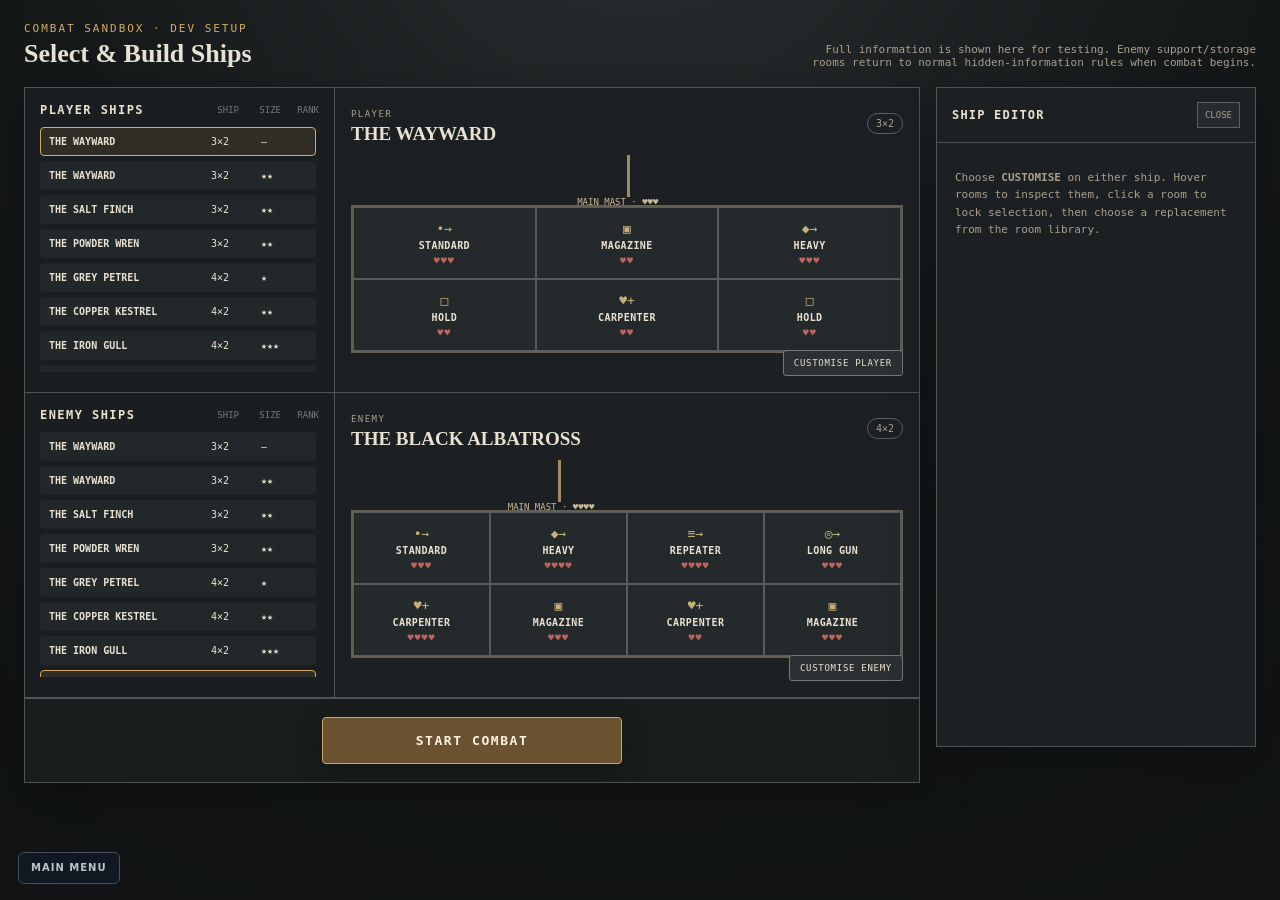
==== combat/index.html @ 2e6dea56 "Add Ship Battler screen entry" ====
<!doctype html>
<html lang="en">
<head>
  <meta charset="utf-8" />
  <meta name="viewport" content="width=device-width, initial-scale=1" />
  <title>High Seas — Ship Battler</title>
  <link rel="stylesheet" href="../ship-select.css?v=20260910ba" />
  <style>.back-menu{position:fixed;left:18px;bottom:16px;z-index:50;color:#b8c5ce;text-decoration:none;font:800 10px/1 system-ui;letter-spacing:.1em;border:1px solid #40515d;background:#101922;padding:10px 12px;border-radius:6px}.back-menu:hover{color:white;border-color:#788b98}</style>
</head>
<body>
  <main class="dev-shell">
    <header class="dev-topbar">
      <div><div class="eyebrow">Combat Sandbox · Dev Setup</div><h1>Select & Build Ships</h1></div>
      <div class="dev-note">Full information is shown here for testing. Enemy support/storage rooms return to normal hidden-information rules when combat begins.</div>
    </header>

    <div class="builder-grid">
      <section class="match-panel">
        <div class="match-row">
          <aside class="ship-list-panel">
            <div class="list-title"><strong>PLAYER SHIPS</strong><span class="list-columns"><span>SHIP</span><span>SIZE</span><span>RANK</span></span></div>
            <div class="ship-list" id="playerShipList"></div>
          </aside>
          <div class="preview-panel" id="playerShipPreview"></div>
          <button class="customise" id="playerCustomise" type="button">CUSTOMISE PLAYER</button>
        </div>

        <div class="match-row">
          <aside class="ship-list-panel">
            <div class="list-title"><strong>ENEMY SHIPS</strong><span class="list-columns"><span>SHIP</span><span>SIZE</span><span>RANK</span></span></div>
            <div class="ship-list" id="enemyShipList"></div>
          </aside>
          <div class="preview-panel" id="enemyShipPreview"></div>
          <button class="customise" id="enemyCustomise" type="button">CUSTOMISE ENEMY</button>
        </div>

        <div class="start-wrap"><button class="start-combat" id="startCombat" type="button">START COMBAT</button></div>
      </section>

      <aside class="editor-panel" id="shipEditor">
        <div class="editor-head"><h2>SHIP EDITOR</h2><button class="close-edit" id="stopEditing" type="button">CLOSE</button></div>
        <div class="editor-empty" id="editorEmpty">Choose <b>CUSTOMISE</b> on either ship. Hover rooms to inspect them, click a room to lock selection, then choose a replacement from the room library.</div>
        <div class="editor-body" id="editorBody" hidden>
          <div class="edit-kicker" id="editorSide"></div>
          <div class="field"><label>SHIP NAME</label><input id="shipName" maxlength="32" /></div>
          <div class="field"><label>HULL SIZE</label><div class="size-toggle"><button id="size3" type="button">3×2</button><button id="size4" type="button">4×2</button></div></div>
          <div class="field"><label>MAST HP</label><div class="stepper"><button id="mastHpDown" type="button">−</button><span id="mastHp">3</span><button id="mastHpUp" type="button">+</button></div></div>
          <div class="field"><label>MAST COLUMN</label><select id="mastColumn"></select></div>
          <div class="field"><label>SELECTED ROOM</label><div class="selected-room-label" id="selectedRoomLabel"></div></div>
          <div class="field"><label>ROOM HP</label><div class="stepper"><button id="roomHpDown" type="button">−</button><span id="roomHp">—</span><button id="roomHpUp" type="button">+</button></div></div>
          <div class="library-title">ROOM LIBRARY</div>
          <div class="room-library" id="roomLibrary"></div>
          <div class="editor-actions"><button id="saveShip" type="button">SAVE</button><button id="saveAsShip" type="button">SAVE AS NEW</button><button id="deleteShip" class="wide delete-ship" type="button" hidden>DELETE SAVED SHIP</button></div>
        </div>
      </aside>
    </div>
  </main>
  <a class="back-menu" href="../">MAIN MENU</a>
  <script src="../combat-v11-data.js?v=20260910ba"></script>
  <script src="../ship-select.js?v=20260910ba"></script>
</body>
</html>
---- ship-select.css ----
:root{
  --ink:#e9e2d3;--muted:#a89f90;--paper:#17191a;--panel:#202426;--panel2:#282d2f;--line:#4d5555;
  --gold:#d1ad63;--blue:#77a8bd;--red:#b76b62;--green:#78a47f;--roomW:126px;--roomH:74px;
}
*{box-sizing:border-box}
body{margin:0;background:#111314;color:var(--ink);font-family:ui-monospace,SFMono-Regular,Menlo,Consolas,monospace;min-height:100vh}
button,input,select{font:inherit}
button{color:inherit}
.dev-shell{min-height:100vh;padding:22px 24px 28px;background:radial-gradient(circle at 50% -20%,#2a3032 0,#151819 48%,#101213 100%)}
.dev-topbar{display:flex;justify-content:space-between;align-items:flex-end;gap:20px;margin:0 auto 18px;max-width:1500px}
.eyebrow{font-size:11px;letter-spacing:.18em;color:var(--gold);text-transform:uppercase}.dev-topbar h1{font:700 26px/1.1 Georgia,serif;margin:5px 0 0}.dev-note{font-size:11px;color:var(--muted);max-width:470px;text-align:right}
.builder-grid{max-width:1500px;margin:auto;display:grid;grid-template-columns:minmax(760px,1fr) 320px;gap:16px;align-items:start}
.match-panel,.editor-panel{border:1px solid var(--line);background:rgba(29,33,35,.96);box-shadow:0 18px 44px rgba(0,0,0,.25)}
.match-row{position:relative;display:grid;grid-template-columns:310px minmax(430px,1fr);min-height:305px;border-bottom:1px solid var(--line)}.match-row:last-of-type{border-bottom:0}
.ship-list-panel{padding:15px;border-right:1px solid var(--line);background:#1a1e20}.list-title{display:flex;align-items:center;justify-content:space-between;margin-bottom:10px}.list-title strong{font-size:12px;letter-spacing:.12em}.list-columns{font-size:9px;color:#777;display:grid;grid-template-columns:1fr 42px 38px;width:150px;text-align:right}
.ship-list{display:flex;flex-direction:column;gap:5px;max-height:245px;overflow:auto;padding-right:3px}.ship-row{width:100%;display:grid;grid-template-columns:minmax(0,1fr) 42px 38px auto;gap:8px;align-items:center;background:#222729;border:1px solid transparent;border-radius:4px;padding:8px 8px;cursor:pointer;text-align:left;font-size:10px}.ship-row:hover{border-color:#657072;background:#292f31}.ship-row.selected{border-color:var(--gold);background:#302d26}.ship-row-name{white-space:nowrap;overflow:hidden;text-overflow:ellipsis;font-weight:700}.custom-tag{font-size:8px;color:var(--green);border:1px solid currentColor;padding:2px 4px;border-radius:8px}
.preview-panel{padding:14px 16px 16px;position:relative}.preview-heading{display:flex;align-items:center;justify-content:space-between;margin-bottom:11px}.preview-heading h2{margin:3px 0 0;font:700 19px/1.1 Georgia,serif}.side-kicker{font-size:9px;color:var(--muted);letter-spacing:.16em}.size-chip{border:1px solid #596164;border-radius:12px;padding:4px 8px;font-size:10px;color:var(--muted)}
.ship-cutaway{position:relative;padding-top:50px}.preview-mast{position:absolute;left:calc((100% / var(--cols)) * var(--mast-col));top:0;width:calc(100% / var(--cols));height:58px;pointer-events:none}.mast-stick{height:42px;border-left:3px solid #9d8a66;margin-left:50%}.mast-label{font-size:9px;text-align:center;color:#c9b794;white-space:nowrap;transform:translateX(-5%)}
.preview-grid{display:grid;border:2px solid #665f54;background:#151718;box-shadow:inset 0 0 0 1px #25282a}.preview-room{min-height:72px;background:#24292b;border:1px solid #555c5c;padding:8px 7px;display:flex;flex-direction:column;align-items:center;justify-content:center;gap:4px;cursor:default}.preview-room:not(:disabled){cursor:pointer}.preview-room:not(:disabled):hover{outline:2px solid var(--blue);outline-offset:-3px;background:#2a3438}.preview-room.selected{outline:3px solid var(--gold);outline-offset:-4px;background:#343126}.room-icon{font-size:13px;color:#c7b17b}.preview-room strong{font-size:10px;letter-spacing:.04em}.room-hp{font-size:10px;color:#bd655e;letter-spacing:1px}
.customise{position:absolute;right:16px;bottom:16px;border:1px solid #777;background:#2b3032;padding:7px 10px;border-radius:3px;font-size:9px;letter-spacing:.08em;cursor:pointer}.customise:hover,.customise.active{border-color:var(--gold);color:#f0d99f}.start-wrap{display:flex;justify-content:center;padding:18px;border-top:1px solid var(--line);background:#191d1e}.start-combat{min-width:300px;padding:15px 34px;background:#6b5331;color:#fff5df;border:1px solid #d0a75c;border-radius:4px;font-weight:800;letter-spacing:.12em;font-size:13px;cursor:pointer;box-shadow:0 8px 28px rgba(0,0,0,.3)}.start-combat:hover{background:#80633a}
.editor-panel{position:sticky;top:16px;min-height:660px}.editor-head{padding:14px 15px;border-bottom:1px solid var(--line);display:flex;justify-content:space-between;align-items:center}.editor-head h2{font-size:12px;margin:0;letter-spacing:.1em}.editor-empty{padding:26px 18px;color:var(--muted);font-size:11px;line-height:1.6}.editor-body{padding:14px}.edit-kicker{color:var(--gold);font-size:9px;letter-spacing:.13em;margin-bottom:10px}.field{margin-bottom:13px}.field label{display:block;color:var(--muted);font-size:9px;letter-spacing:.1em;margin-bottom:5px}.field input,.field select{width:100%;background:#151819;border:1px solid #555d5f;color:var(--ink);padding:8px;border-radius:3px}.size-toggle{display:grid;grid-template-columns:1fr 1fr;gap:6px}.size-toggle button,.stepper button,.editor-actions button,.close-edit{background:#262b2d;border:1px solid #596164;padding:7px;cursor:pointer}.size-toggle button.active{border-color:var(--gold);color:#f1d69d}.stepper{display:grid;grid-template-columns:34px 1fr 34px;gap:5px;align-items:center}.stepper span{text-align:center;background:#151819;border:1px solid #4d5555;padding:7px}.selected-room-label{min-height:34px;color:#ddd;font-size:10px;background:#191c1e;border:1px solid #454c4e;padding:8px;line-height:1.5}.library-title{font-size:9px;color:var(--muted);letter-spacing:.11em;margin:13px 0 7px}.room-library details{border-top:1px solid #404749}.room-library summary{padding:9px 2px;cursor:pointer;font-size:10px;font-weight:700;color:#d7c9ab}.library-items{display:flex;flex-direction:column;gap:5px;padding:0 0 8px}.library-items button{display:flex;justify-content:space-between;align-items:center;background:#222729;border:1px solid #4c5557;padding:7px 8px;text-align:left;cursor:pointer}.library-items button:hover:not(:disabled){border-color:var(--green);background:#26302a}.library-items button:disabled{opacity:.38;cursor:not-allowed}.library-items strong{font-size:10px}.library-items span{font-size:9px;color:var(--muted)}.editor-actions{display:grid;grid-template-columns:1fr 1fr;gap:6px;margin-top:12px}.editor-actions .wide{grid-column:1/-1}.editor-actions button:hover,.close-edit:hover{border-color:var(--gold)}.editor-actions .delete-ship{border-color:#7d4742;color:#d9867d;background:#2a2020}.editor-actions .delete-ship:hover{border-color:#d9867d;color:#ffd6d0;background:#352323}.close-edit{font-size:9px;color:var(--muted)}
@media(max-width:1120px){.builder-grid{grid-template-columns:1fr}.editor-panel{position:static;min-height:0}.match-row{grid-template-columns:270px 1fr}}@media(max-width:760px){.dev-shell{padding:12px}.match-row{grid-template-columns:1fr}.ship-list-panel{border-right:0;border-bottom:1px solid var(--line)}.preview-grid{grid-template-columns:repeat(2,1fr)!important}.builder-grid{display:block}.editor-panel{margin-top:12px}}
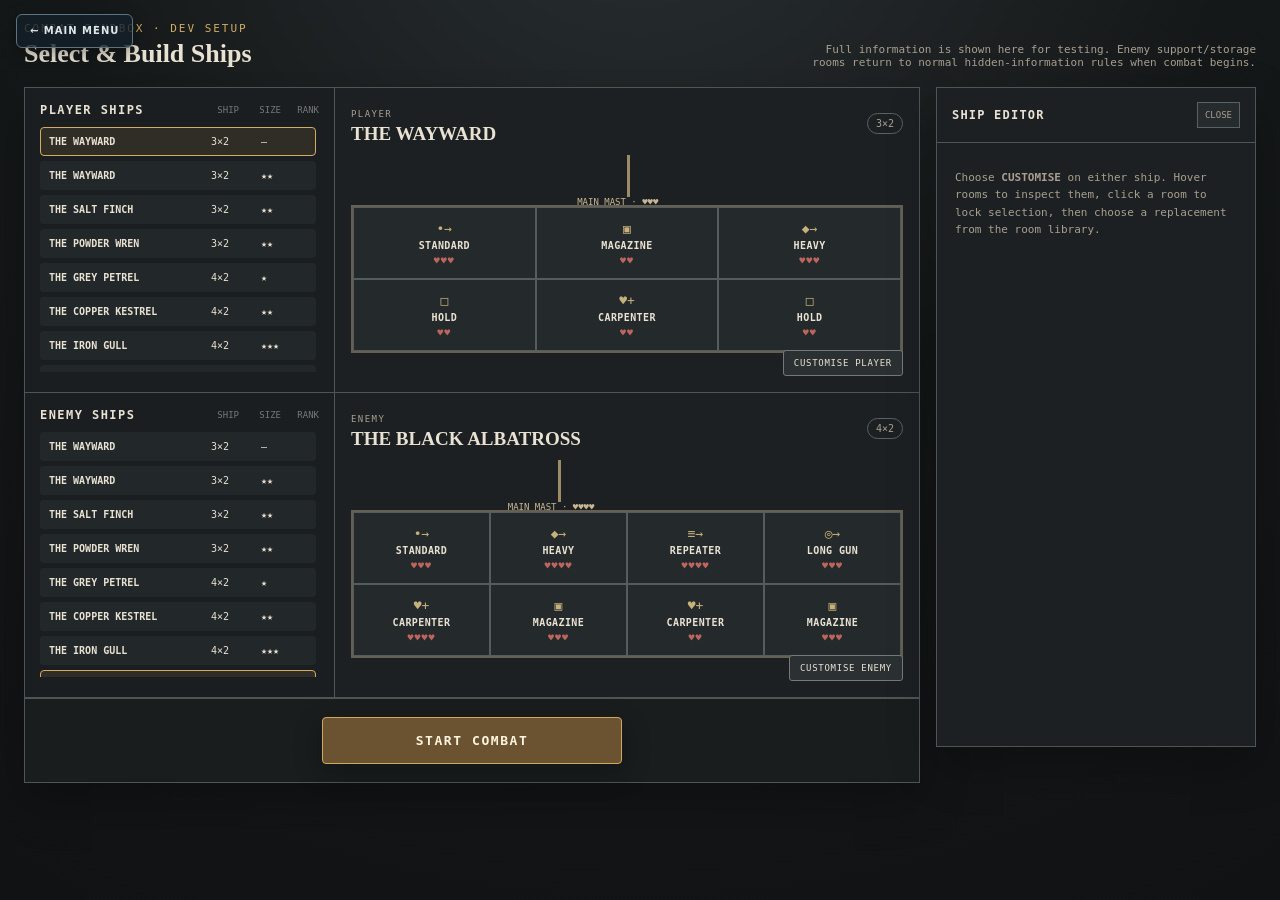
==== commit 478558a2: "Make Ship Battler return to main menu explicit" ====
--- a/combat/index.html
+++ b/combat/index.html
@@ -4,10 +4,11 @@
   <meta charset="utf-8" />
   <meta name="viewport" content="width=device-width, initial-scale=1" />
   <title>High Seas — Ship Battler</title>
-  <link rel="stylesheet" href="../ship-select.css?v=20260910ba" />
-  <style>.back-menu{position:fixed;left:18px;bottom:16px;z-index:50;color:#b8c5ce;text-decoration:none;font:800 10px/1 system-ui;letter-spacing:.1em;border:1px solid #40515d;background:#101922;padding:10px 12px;border-radius:6px}.back-menu:hover{color:white;border-color:#788b98}</style>
+  <link rel="stylesheet" href="../ship-select.css?v=20260910bb" />
+  <style>.back-menu{position:fixed;left:16px;top:14px;z-index:80;color:#dce7ed;text-decoration:none;font:900 10px/1 system-ui;letter-spacing:.1em;border:1px solid #5d7380;background:#13202acc;padding:11px 13px;border-radius:6px;box-shadow:0 4px 16px #0006}.back-menu:hover{color:white;border-color:#9eb8c6;background:#1a2a35}</style>
 </head>
 <body>
+  <a class="back-menu" href="../">← MAIN MENU</a>
   <main class="dev-shell">
     <header class="dev-topbar">
       <div><div class="eyebrow">Combat Sandbox · Dev Setup</div><h1>Select & Build Ships</h1></div>
@@ -55,8 +56,7 @@
       </aside>
     </div>
   </main>
-  <a class="back-menu" href="../">MAIN MENU</a>
-  <script src="../combat-v11-data.js?v=20260910ba"></script>
-  <script src="../ship-select.js?v=20260910ba"></script>
+  <script src="../combat-v11-data.js?v=20260910bb"></script>
+  <script src="../ship-select.js?v=20260910bb"></script>
 </body>
 </html>
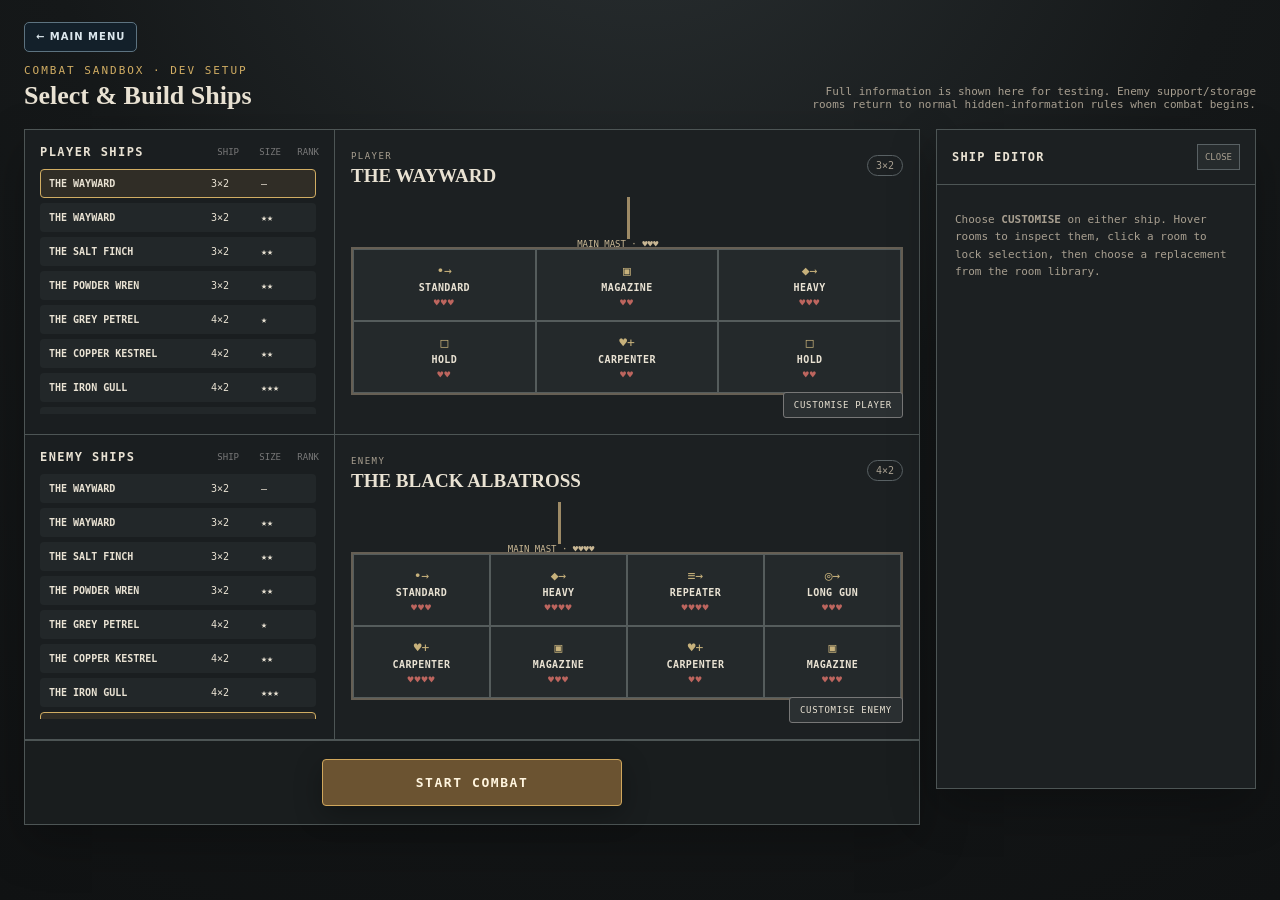
==== commit 68124ae6: "Place Ship Battler menu return inside header" ====
--- a/combat/index.html
+++ b/combat/index.html
@@ -5,13 +5,12 @@
   <meta name="viewport" content="width=device-width, initial-scale=1" />
   <title>High Seas — Ship Battler</title>
   <link rel="stylesheet" href="../ship-select.css?v=20260910bb" />
-  <style>.back-menu{position:fixed;left:16px;top:14px;z-index:80;color:#dce7ed;text-decoration:none;font:900 10px/1 system-ui;letter-spacing:.1em;border:1px solid #5d7380;background:#13202acc;padding:11px 13px;border-radius:6px;box-shadow:0 4px 16px #0006}.back-menu:hover{color:white;border-color:#9eb8c6;background:#1a2a35}</style>
+  <style>.back-menu{display:inline-block;margin-bottom:12px;color:#dce7ed;text-decoration:none;font:900 10px/1 system-ui;letter-spacing:.1em;border:1px solid #5d7380;background:#13202a;padding:9px 11px;border-radius:5px}.back-menu:hover{color:white;border-color:#9eb8c6;background:#1a2a35}</style>
 </head>
 <body>
-  <a class="back-menu" href="../">← MAIN MENU</a>
   <main class="dev-shell">
     <header class="dev-topbar">
-      <div><div class="eyebrow">Combat Sandbox · Dev Setup</div><h1>Select & Build Ships</h1></div>
+      <div><a class="back-menu" href="../">← MAIN MENU</a><div class="eyebrow">Combat Sandbox · Dev Setup</div><h1>Select & Build Ships</h1></div>
       <div class="dev-note">Full information is shown here for testing. Enemy support/storage rooms return to normal hidden-information rules when combat begins.</div>
     </header>
 
@@ -57,6 +56,7 @@
     </div>
   </main>
   <script src="../combat-v11-data.js?v=20260910bb"></script>
+  <script src="world-ship-presets.js?v=20260910bb"></script>
   <script src="../ship-select.js?v=20260910bb"></script>
 </body>
 </html>
